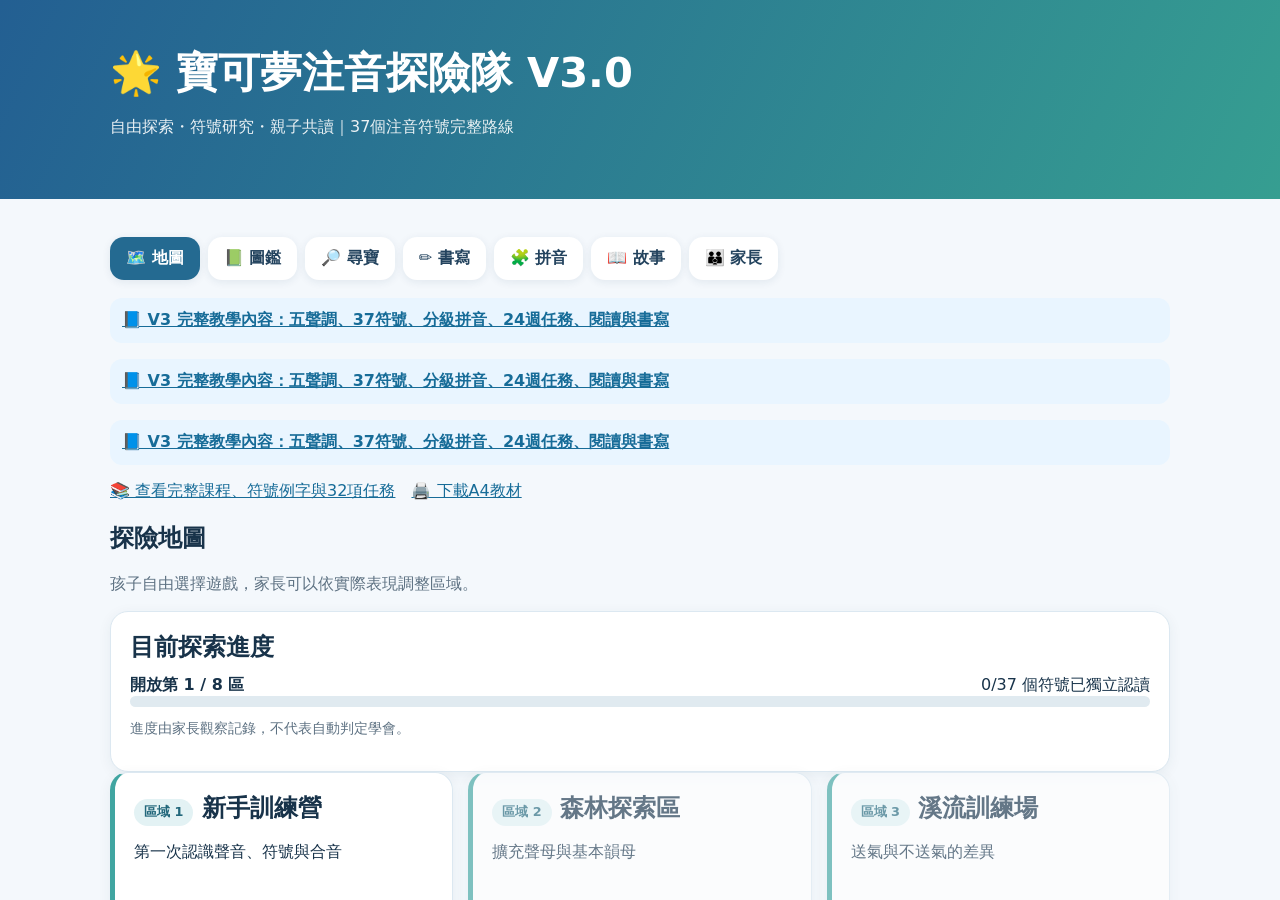
==== index.html @ 2f9d247d "Add initial index.html for Zhuyin Adventure site" ====
<!DOCTYPE html>
<html lang="zh-Hant">
<head>
  <meta charset="UTF-8">
  <meta name="viewport" content="width=device-width, initial-scale=1">
  <title>寶可夢注音探險隊</title>
  <meta http-equiv="refresh" content="0; url=./zhuyin_adventure_v3_content_review/">
</head>
<body>
  <p>正在進入注音探險隊...</p>
  <a href="./zhuyin_adventure_v3_content_review/">
    點這裡進入網站
  </a>
</body>
</html>
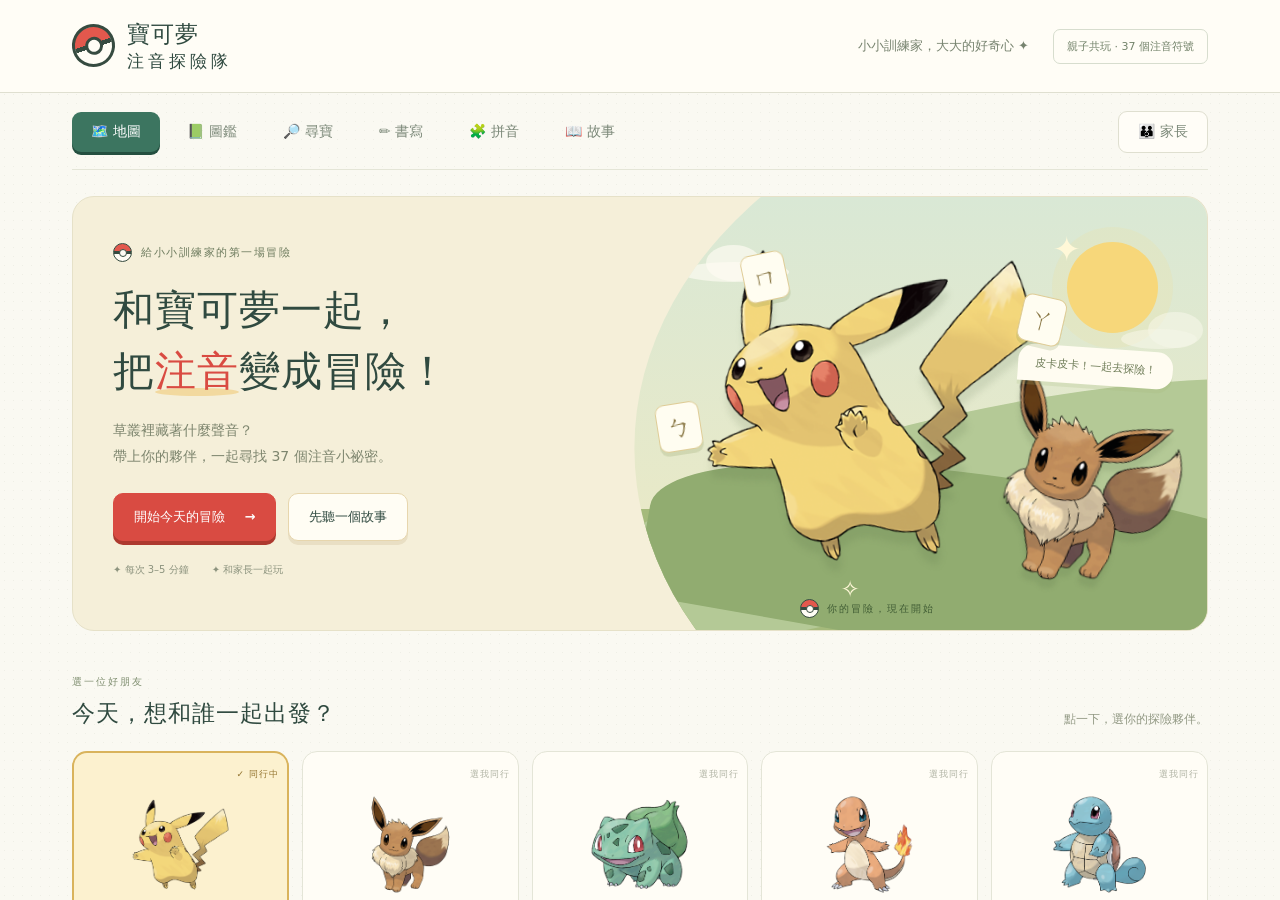
==== commit 3dea104d: "Make learning a Pokemon adventure with companions and story scenes" ====
--- a/index.html
+++ b/index.html
@@ -3,6 +3,7 @@
 <head>
   <meta charset="UTF-8">
   <meta name="viewport" content="width=device-width, initial-scale=1">
+  <link rel="icon" href="./zhuyin_adventure_v3_content_review/assets/favicon.svg" type="image/svg+xml">
   <title>寶可夢注音探險隊</title>
   <meta http-equiv="refresh" content="0; url=./zhuyin_adventure_v3_content_review/">
 </head>
